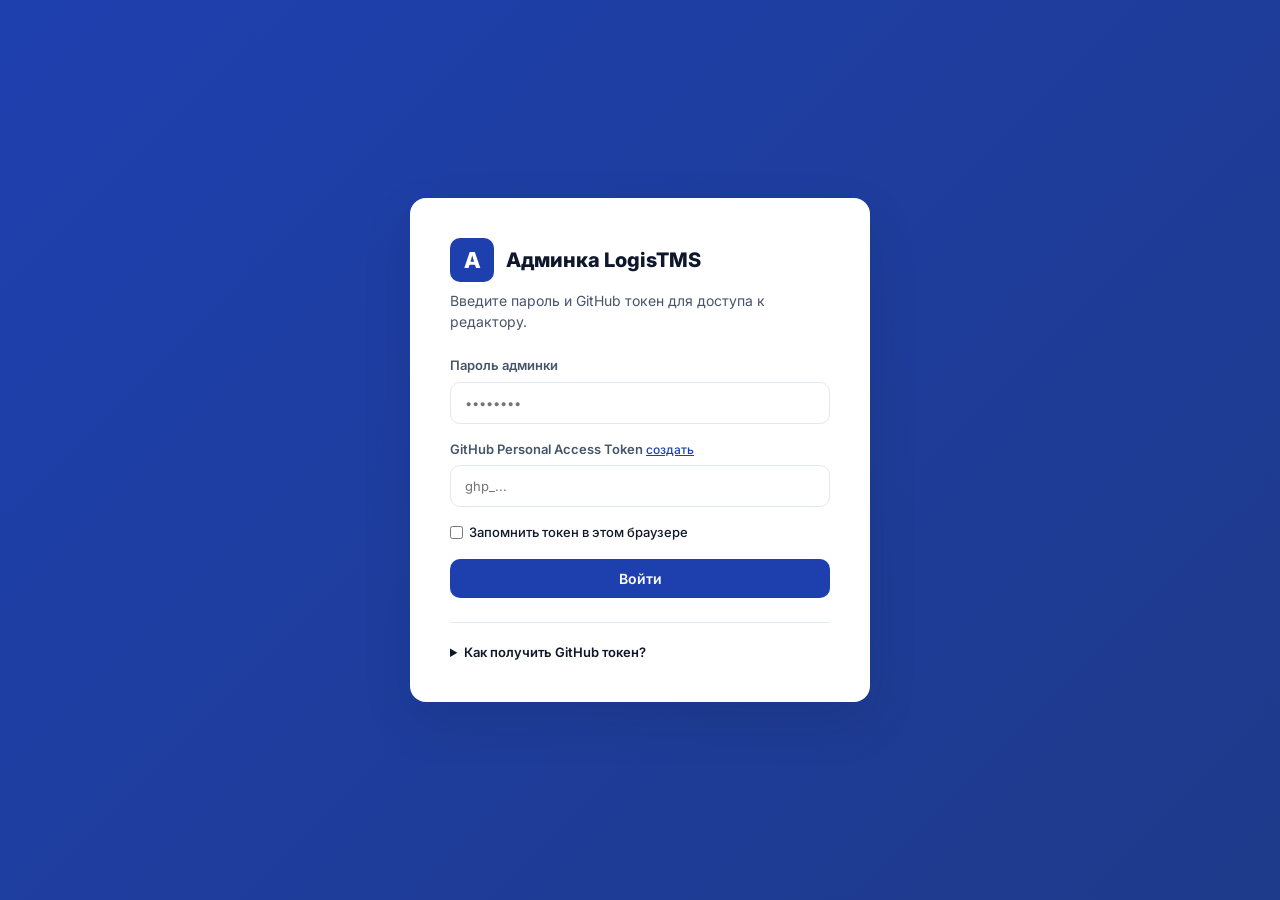
==== admin.html @ 030ee7be "Add visual admin panel with GitHub API content editor - Refactor index.html to render from content.j" ====
<!DOCTYPE html>
<html lang="ru">
<head>
  <meta charset="UTF-8" />
  <meta name="viewport" content="width=device-width, initial-scale=1.0" />
  <title>Админка · LogisTMS</title>
  <meta name="robots" content="noindex,nofollow" />
  <link rel="icon" type="image/svg+xml" href="data:image/svg+xml,%3Csvg xmlns='http://www.w3.org/2000/svg' viewBox='0 0 100 100'%3E%3Crect width='100' height='100' rx='20' fill='%231e40af'/%3E%3Ctext x='50' y='68' text-anchor='middle' font-size='60' font-family='Arial' font-weight='bold' fill='white'%3EA%3C/text%3E%3C/svg%3E" />
  <link href="https://fonts.googleapis.com/css2?family=Inter:wght@400;500;600;700;800&display=swap" rel="stylesheet" />
  <link rel="stylesheet" href="admin.css" />
</head>
<body>

<!-- =========== LOGIN SCREEN =========== -->
<div class="login" id="loginScreen">
  <div class="login__box">
    <div class="login__logo">
      <span class="login__mark">A</span>
      <h1>Админка LogisTMS</h1>
    </div>
    <p class="login__hint">Введите пароль и GitHub токен для доступа к редактору.</p>

    <form id="loginForm" class="login__form">
      <label>
        <span>Пароль админки</span>
        <input type="password" id="loginPassword" required autocomplete="current-password" placeholder="••••••••" />
      </label>

      <label>
        <span>GitHub Personal Access Token <a href="https://github.com/settings/tokens/new?description=LogisTMS%20Admin&scopes=repo" target="_blank" rel="noopener" class="link">создать</a></span>
        <input type="password" id="loginToken" required autocomplete="off" placeholder="ghp_..." />
      </label>

      <label class="check">
        <input type="checkbox" id="loginRemember" />
        <span>Запомнить токен в этом браузере</span>
      </label>

      <button type="submit" class="btn btn--primary">Войти</button>
      <p class="login__error" id="loginError" hidden></p>
    </form>

    <details class="login__help">
      <summary>Как получить GitHub токен?</summary>
      <ol>
        <li>Откройте <a href="https://github.com/settings/tokens/new?description=LogisTMS%20Admin&scopes=repo" target="_blank" rel="noopener">эту ссылку</a></li>
        <li>Установите Expiration — на год или без срока</li>
        <li>В Scopes отметьте только <b>repo</b></li>
        <li>Нажмите Generate token, скопируйте и вставьте сюда</li>
      </ol>
    </details>
  </div>
</div>

<!-- =========== EDITOR =========== -->
<div class="editor" id="editorScreen" hidden>

  <header class="topbar">
    <div class="topbar__left">
      <span class="logo"><span class="logo__mark">A</span><b>LogisTMS</b> Админка</span>
      <span class="badge" id="repoBadge">—</span>
    </div>
    <div class="topbar__right">
      <a href="/" target="_blank" class="topbar__link">↗ Открыть сайт</a>
      <button id="reloadBtn" class="btn btn--ghost btn--sm">↻ Перезагрузить</button>
      <button id="saveBtn" class="btn btn--primary">💾 Сохранить и опубликовать</button>
      <button id="logoutBtn" class="btn btn--ghost btn--sm">Выйти</button>
    </div>
  </header>

  <div class="layout">
    <!-- SIDEBAR: блоки -->
    <aside class="sidebar">
      <h3>Блоки страницы</h3>
      <p class="sidebar__hint">Перетаскивайте, чтобы менять порядок. Тоггл — скрыть/показать на сайте.</p>
      <ul class="block-list" id="blockList"></ul>

      <h3 style="margin-top:24px">Настройки сайта</h3>
      <div id="siteFields" class="site-fields"></div>
    </aside>

    <!-- MAIN: редактор выбранного блока -->
    <main class="main">
      <div id="editorPanel" class="panel">
        <div class="panel__empty">
          <h2>Выберите блок слева</h2>
          <p>Нажмите на блок, чтобы редактировать его содержимое.</p>
        </div>
      </div>
    </main>
  </div>

  <!-- Toast -->
  <div class="toast" id="toast" hidden></div>

</div>

<script src="admin.js"></script>
</body>
</html>
---- admin.css ----
/* ===================== ADMIN STYLES ===================== */
*, *::before, *::after { box-sizing: border-box; }
* { margin: 0; padding: 0; }

:root {
  --primary: #1e40af;
  --primary-dark: #1e3a8a;
  --accent: #10b981;
  --danger: #ef4444;
  --bg: #f8fafc;
  --surface: #ffffff;
  --border: #e2e8f0;
  --text: #0f172a;
  --text-soft: #475569;
  --text-mute: #94a3b8;
  --radius: 10px;
  --shadow: 0 4px 16px rgba(15,23,42,.08);
  --shadow-lg: 0 20px 50px rgba(15,23,42,.12);
}

body {
  font-family: 'Inter', system-ui, sans-serif;
  background: var(--bg);
  color: var(--text);
  font-size: 14px;
  line-height: 1.5;
  min-height: 100vh;
}

button { cursor: pointer; font-family: inherit; border: none; background: none; }
input, select, textarea { font-family: inherit; font-size: inherit; }
a { color: inherit; }

/* ===================== BUTTONS ===================== */
.btn {
  display: inline-flex; align-items: center; justify-content: center; gap: 6px;
  padding: 10px 18px; border-radius: var(--radius);
  font-weight: 600; font-size: 14px;
  border: 1.5px solid transparent;
  transition: .2s;
}
.btn--primary { background: var(--primary); color: #fff; }
.btn--primary:hover { background: var(--primary-dark); }
.btn--primary:disabled { opacity: .5; cursor: not-allowed; }
.btn--ghost { background: transparent; color: var(--text); border-color: var(--border); }
.btn--ghost:hover { border-color: var(--primary); color: var(--primary); }
.btn--danger { background: var(--danger); color: #fff; }
.btn--danger:hover { background: #dc2626; }
.btn--sm { padding: 7px 12px; font-size: 13px; }

/* ===================== LOGIN ===================== */
.login {
  min-height: 100vh;
  display: flex; align-items: center; justify-content: center;
  background: linear-gradient(135deg, #1e40af 0%, #1e3a8a 100%);
  padding: 20px;
}
.login__box {
  background: #fff;
  border-radius: 16px;
  box-shadow: var(--shadow-lg);
  padding: 40px;
  width: 100%; max-width: 460px;
}
.login__logo { display: flex; align-items: center; gap: 12px; margin-bottom: 8px; }
.login__mark {
  width: 44px; height: 44px;
  background: var(--primary); color: #fff; border-radius: 10px;
  display: flex; align-items: center; justify-content: center;
  font-weight: 800; font-size: 22px;
}
.login__logo h1 { font-size: 20px; font-weight: 800; }
.login__hint { color: var(--text-soft); margin-bottom: 24px; }
.login__form { display: flex; flex-direction: column; gap: 16px; }
.login__form label { display: flex; flex-direction: column; gap: 6px; font-size: 13px; font-weight: 600; color: var(--text-soft); }
.login__form input {
  padding: 12px 14px;
  border: 1.5px solid var(--border);
  border-radius: var(--radius);
  background: #fff;
  color: var(--text);
}
.login__form input:focus { outline: none; border-color: var(--primary); box-shadow: 0 0 0 4px rgba(30,64,175,.1); }
.login__form .check { flex-direction: row; align-items: center; font-weight: 500; color: var(--text); }
.login__form .check input { width: auto; }
.login__error { color: var(--danger); font-size: 13px; padding: 10px; background: #fee2e2; border-radius: 8px; }
.link { color: var(--primary); text-decoration: underline; font-size: 12px; font-weight: 500; }
.login__help {
  margin-top: 24px; padding-top: 20px; border-top: 1px solid var(--border);
  font-size: 13px; color: var(--text-soft);
}
.login__help summary { cursor: pointer; font-weight: 600; color: var(--text); }
.login__help ol { margin: 12px 0 0 20px; display: flex; flex-direction: column; gap: 6px; }
.login__help a { color: var(--primary); }

/* ===================== TOPBAR ===================== */
.topbar {
  position: sticky; top: 0; z-index: 50;
  background: #fff;
  border-bottom: 1px solid var(--border);
  display: flex; align-items: center; justify-content: space-between;
  padding: 12px 20px;
  box-shadow: var(--shadow);
}
.topbar__left { display: flex; align-items: center; gap: 16px; }
.topbar__right { display: flex; align-items: center; gap: 10px; }
.logo { display: inline-flex; align-items: center; gap: 8px; font-size: 14px; }
.logo__mark {
  width: 28px; height: 28px;
  background: var(--primary); color: #fff; border-radius: 6px;
  display: flex; align-items: center; justify-content: center;
  font-weight: 800; font-size: 14px;
}
.badge {
  font-size: 12px; padding: 4px 10px; border-radius: 100px;
  background: rgba(30,64,175,.1); color: var(--primary); font-weight: 600;
}
.topbar__link { color: var(--text-soft); font-size: 13px; font-weight: 500; }
.topbar__link:hover { color: var(--primary); }

/* ===================== LAYOUT ===================== */
.layout {
  display: grid;
  grid-template-columns: 320px 1fr;
  min-height: calc(100vh - 60px);
}
.sidebar {
  background: #fff;
  border-right: 1px solid var(--border);
  padding: 22px 16px;
  overflow-y: auto;
  max-height: calc(100vh - 60px);
  position: sticky; top: 60px;
}
.sidebar h3 { font-size: 12px; text-transform: uppercase; letter-spacing: .06em; color: var(--text-mute); margin-bottom: 12px; }
.sidebar__hint { font-size: 12px; color: var(--text-mute); margin-bottom: 14px; }
.block-list { list-style: none; display: flex; flex-direction: column; gap: 6px; }
.block-list li {
  display: flex; align-items: center; justify-content: space-between;
  padding: 10px 12px;
  border-radius: 8px;
  background: var(--bg);
  cursor: pointer;
  transition: .15s;
  user-select: none;
  border: 1.5px solid transparent;
}
.block-list li:hover { background: rgba(30,64,175,.06); }
.block-list li.active { background: rgba(30,64,175,.1); border-color: var(--primary); }
.block-list li.dragging { opacity: .5; }
.block-list .drag { cursor: grab; color: var(--text-mute); margin-right: 6px; }
.block-list .name { flex: 1; font-weight: 500; font-size: 13px; }
.block-list .toggle {
  width: 32px; height: 18px; border-radius: 100px;
  background: var(--border); position: relative; transition: .2s;
}
.block-list .toggle::after {
  content: ''; position: absolute; top: 2px; left: 2px;
  width: 14px; height: 14px; border-radius: 50%;
  background: #fff; transition: .2s;
}
.block-list .toggle.on { background: var(--accent); }
.block-list .toggle.on::after { transform: translateX(14px); }

.site-fields { display: flex; flex-direction: column; gap: 10px; }
.site-fields .fld { display: flex; flex-direction: column; gap: 4px; }
.site-fields .fld label { font-size: 11px; color: var(--text-mute); text-transform: uppercase; letter-spacing: .05em; }
.site-fields .fld input {
  padding: 8px 10px; border: 1.5px solid var(--border); border-radius: 6px;
  background: #fff; font-size: 13px;
}
.site-fields .fld input:focus { outline: none; border-color: var(--primary); }

/* ===================== MAIN PANEL ===================== */
.main { padding: 24px; }
.panel {
  background: #fff;
  border-radius: 14px;
  box-shadow: var(--shadow);
  padding: 28px;
  max-width: 880px;
  margin: 0 auto;
}
.panel__empty { text-align: center; padding: 60px 20px; color: var(--text-soft); }
.panel__empty h2 { font-size: 22px; margin-bottom: 8px; color: var(--text); }
.panel__head {
  display: flex; align-items: center; justify-content: space-between;
  padding-bottom: 18px; margin-bottom: 22px;
  border-bottom: 1px solid var(--border);
}
.panel__head h2 { font-size: 22px; font-weight: 800; }
.panel__head .pill {
  font-size: 11px; padding: 4px 10px; border-radius: 100px;
  background: rgba(30,64,175,.1); color: var(--primary); font-weight: 700;
  text-transform: uppercase; letter-spacing: .04em;
}

/* fields */
.fields { display: flex; flex-direction: column; gap: 18px; }
.field { display: flex; flex-direction: column; gap: 6px; }
.field > label { font-size: 12px; font-weight: 600; color: var(--text-soft); text-transform: uppercase; letter-spacing: .04em; }
.field input[type=text], .field input[type=email], .field input[type=tel],
.field input[type=url], .field textarea, .field select {
  padding: 11px 14px;
  border: 1.5px solid var(--border);
  border-radius: 8px;
  background: #fff;
  font-size: 14px;
  color: var(--text);
  transition: .15s;
  width: 100%;
}
.field textarea { resize: vertical; min-height: 80px; line-height: 1.5; font-family: inherit; }
.field input:focus, .field textarea:focus, .field select:focus {
  outline: none; border-color: var(--primary); box-shadow: 0 0 0 4px rgba(30,64,175,.1);
}
.field .hint { font-size: 12px; color: var(--text-mute); }

.field--row { display: grid; grid-template-columns: 1fr 1fr; gap: 14px; }

/* items list */
.items { display: flex; flex-direction: column; gap: 12px; margin-top: 6px; }
.item-card {
  background: var(--bg);
  border: 1.5px solid var(--border);
  border-radius: 10px;
  padding: 16px;
}
.item-card__head {
  display: flex; align-items: center; justify-content: space-between;
  margin-bottom: 12px;
}
.item-card__head b { font-size: 13px; color: var(--text-soft); }
.item-card__actions { display: flex; gap: 6px; }
.icon-btn {
  width: 28px; height: 28px;
  display: inline-flex; align-items: center; justify-content: center;
  border-radius: 6px; color: var(--text-mute); border: 1px solid var(--border);
  background: #fff; transition: .15s;
  font-size: 14px;
}
.icon-btn:hover { color: var(--primary); border-color: var(--primary); }
.icon-btn--danger:hover { color: var(--danger); border-color: var(--danger); }

.add-item {
  border: 2px dashed var(--border);
  background: transparent;
  padding: 14px;
  border-radius: 10px;
  width: 100%;
  color: var(--text-soft);
  font-weight: 600;
  font-size: 13px;
  transition: .15s;
}
.add-item:hover { border-color: var(--primary); color: var(--primary); background: rgba(30,64,175,.04); }

.bullet-list { display: flex; flex-direction: column; gap: 8px; }
.bullet-row { display: flex; gap: 8px; align-items: center; }
.bullet-row input { flex: 1; }

.metrics-grid { display: grid; grid-template-columns: repeat(3, 1fr); gap: 8px; }

/* ===================== TOAST ===================== */
.toast {
  position: fixed; bottom: 24px; right: 24px;
  background: var(--text); color: #fff;
  padding: 14px 20px; border-radius: 10px;
  box-shadow: var(--shadow-lg);
  font-weight: 500;
  z-index: 1000;
  display: flex; align-items: center; gap: 10px;
  max-width: 400px;
}
.toast--success { background: var(--accent); }
.toast--error { background: var(--danger); }

/* ===================== RESPONSIVE ===================== */
@media (max-width: 900px) {
  .layout { grid-template-columns: 1fr; }
  .sidebar { position: static; max-height: none; }
  .main { padding: 16px; }
  .panel { padding: 20px; }
  .topbar { flex-direction: column; gap: 10px; align-items: stretch; }
  .topbar__right { flex-wrap: wrap; }
  .field--row { grid-template-columns: 1fr; }
}
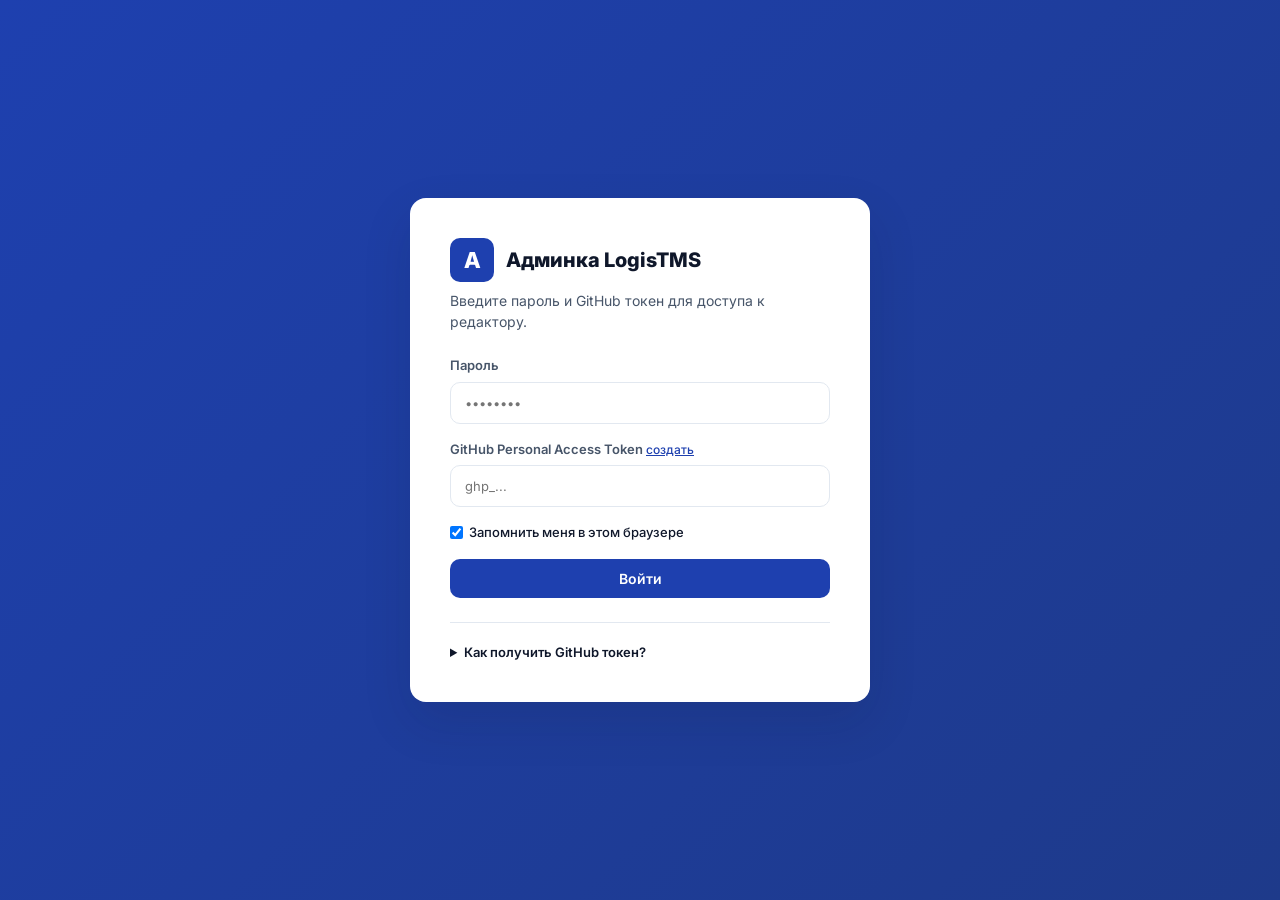
==== commit 273505d9: "Add encrypted-token mode: login by password only - New encrypt.html: utility to encrypt GitHub token" ====
--- a/admin.html
+++ b/admin.html
@@ -22,25 +22,25 @@
 
     <form id="loginForm" class="login__form">
       <label>
-        <span>Пароль админки</span>
+        <span>Пароль</span>
         <input type="password" id="loginPassword" required autocomplete="current-password" placeholder="••••••••" />
       </label>
 
-      <label>
+      <label id="loginTokenLabel">
         <span>GitHub Personal Access Token <a href="https://github.com/settings/tokens/new?description=LogisTMS%20Admin&scopes=repo" target="_blank" rel="noopener" class="link">создать</a></span>
-        <input type="password" id="loginToken" required autocomplete="off" placeholder="ghp_..." />
+        <input type="password" id="loginToken" autocomplete="off" placeholder="ghp_..." />
       </label>
 
       <label class="check">
-        <input type="checkbox" id="loginRemember" />
-        <span>Запомнить токен в этом браузере</span>
+        <input type="checkbox" id="loginRemember" checked />
+        <span>Запомнить меня в этом браузере</span>
       </label>
 
       <button type="submit" class="btn btn--primary">Войти</button>
       <p class="login__error" id="loginError" hidden></p>
     </form>
 
-    <details class="login__help">
+    <details class="login__help" id="loginHelp">
       <summary>Как получить GitHub токен?</summary>
       <ol>
         <li>Откройте <a href="https://github.com/settings/tokens/new?description=LogisTMS%20Admin&scopes=repo" target="_blank" rel="noopener">эту ссылку</a></li>
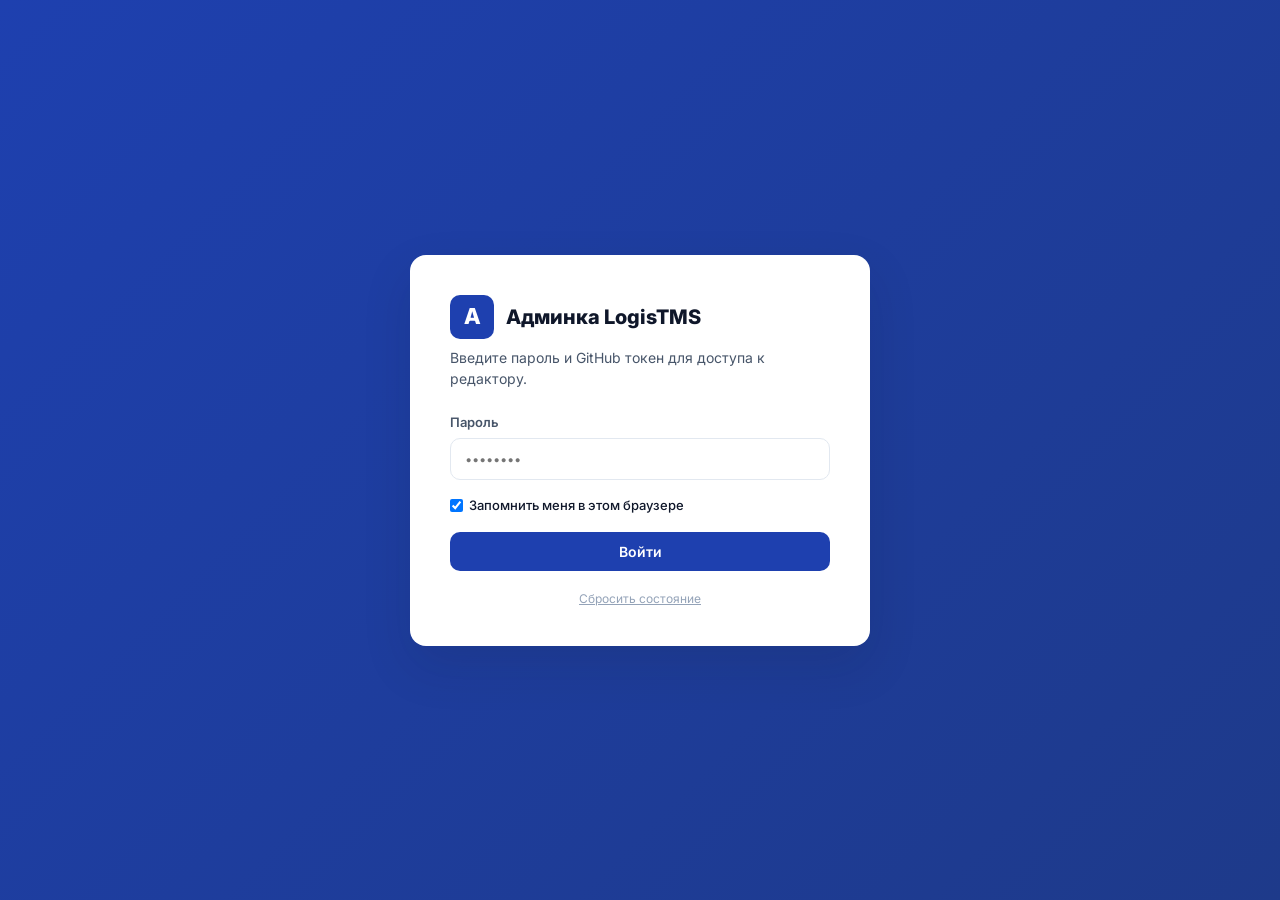
==== commit d72524c0: "Admin: 15s timeout on API + clear errors + reset button" ====
--- a/admin.html
+++ b/admin.html
@@ -38,6 +38,7 @@
 
       <button type="submit" class="btn btn--primary">Войти</button>
       <p class="login__error" id="loginError" hidden></p>
+      <button type="button" id="resetBtn" style="background:none;border:none;color:#94a3b8;font-size:12px;cursor:pointer;text-decoration:underline;margin-top:4px;display:none;">Сбросить состояние</button>
     </form>
 
     <details class="login__help" id="loginHelp">
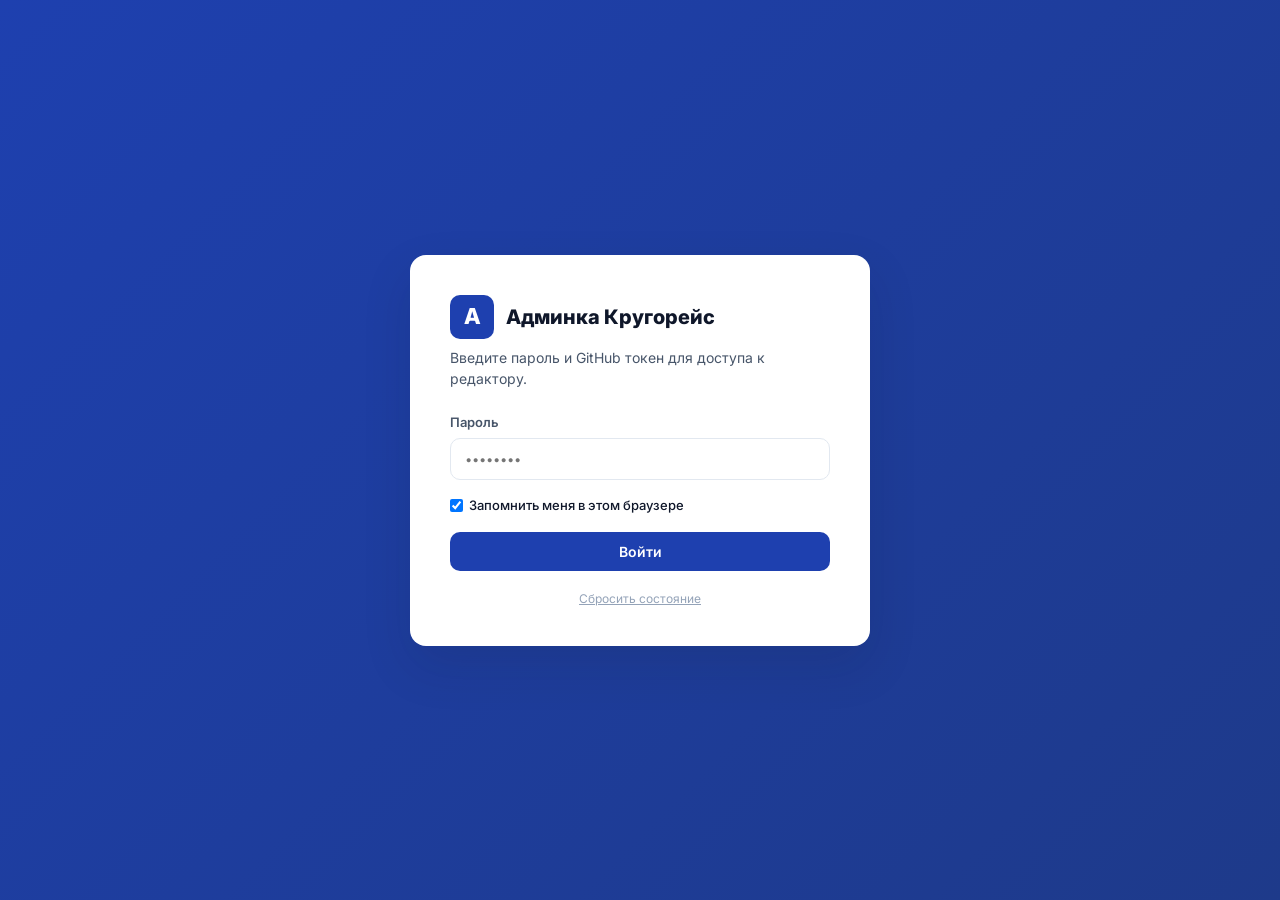
==== commit 51feeb51: "Rename brand: LogisTMS → Кругорейс - Update content.json: site name, logo mark (К), email, telegram," ====
--- a/admin.html
+++ b/admin.html
@@ -3,7 +3,7 @@
 <head>
   <meta charset="UTF-8" />
   <meta name="viewport" content="width=device-width, initial-scale=1.0" />
-  <title>Админка · LogisTMS</title>
+  <title>Админка · Кругорейс</title>
   <meta name="robots" content="noindex,nofollow" />
   <link rel="icon" type="image/svg+xml" href="data:image/svg+xml,%3Csvg xmlns='http://www.w3.org/2000/svg' viewBox='0 0 100 100'%3E%3Crect width='100' height='100' rx='20' fill='%231e40af'/%3E%3Ctext x='50' y='68' text-anchor='middle' font-size='60' font-family='Arial' font-weight='bold' fill='white'%3EA%3C/text%3E%3C/svg%3E" />
   <link href="https://fonts.googleapis.com/css2?family=Inter:wght@400;500;600;700;800&display=swap" rel="stylesheet" />
@@ -16,7 +16,7 @@
   <div class="login__box">
     <div class="login__logo">
       <span class="login__mark">A</span>
-      <h1>Админка LogisTMS</h1>
+      <h1>Админка Кругорейс</h1>
     </div>
     <p class="login__hint">Введите пароль и GitHub токен для доступа к редактору.</p>
 
@@ -27,7 +27,7 @@
       </label>
 
       <label id="loginTokenLabel">
-        <span>GitHub Personal Access Token <a href="https://github.com/settings/tokens/new?description=LogisTMS%20Admin&scopes=repo" target="_blank" rel="noopener" class="link">создать</a></span>
+        <span>GitHub Personal Access Token <a href="https://github.com/settings/tokens/new?description=Кругорейс%20Admin&scopes=repo" target="_blank" rel="noopener" class="link">создать</a></span>
         <input type="password" id="loginToken" autocomplete="off" placeholder="ghp_..." />
       </label>
 
@@ -44,7 +44,7 @@
     <details class="login__help" id="loginHelp">
       <summary>Как получить GitHub токен?</summary>
       <ol>
-        <li>Откройте <a href="https://github.com/settings/tokens/new?description=LogisTMS%20Admin&scopes=repo" target="_blank" rel="noopener">эту ссылку</a></li>
+        <li>Откройте <a href="https://github.com/settings/tokens/new?description=Кругорейс%20Admin&scopes=repo" target="_blank" rel="noopener">эту ссылку</a></li>
         <li>Установите Expiration — на год или без срока</li>
         <li>В Scopes отметьте только <b>repo</b></li>
         <li>Нажмите Generate token, скопируйте и вставьте сюда</li>
@@ -58,34 +58,53 @@
 
   <header class="topbar">
     <div class="topbar__left">
-      <span class="logo"><span class="logo__mark">A</span><b>LogisTMS</b> Админка</span>
+      <span class="logo"><span class="logo__mark">К</span><b>Кругорейс</b> Админка</span>
       <span class="badge" id="repoBadge">—</span>
     </div>
     <div class="topbar__right">
       <a href="/" target="_blank" class="topbar__link">↗ Открыть сайт</a>
       <button id="reloadBtn" class="btn btn--ghost btn--sm">↻ Перезагрузить</button>
-      <button id="saveBtn" class="btn btn--primary">💾 Сохранить и опубликовать</button>
+      <button id="saveBtn" class="btn btn--primary">💾 Сохранить</button>
       <button id="logoutBtn" class="btn btn--ghost btn--sm">Выйти</button>
     </div>
   </header>
 
-  <div class="layout">
+  <div class="layout layout--3col">
     <!-- SIDEBAR: блоки -->
     <aside class="sidebar">
       <h3>Блоки страницы</h3>
-      <p class="sidebar__hint">Перетаскивайте, чтобы менять порядок. Тоггл — скрыть/показать на сайте.</p>
+      <p class="sidebar__hint">Перетащите, чтобы поменять порядок. Тоггл — скрыть на сайте. Клик — редактировать.</p>
       <ul class="block-list" id="blockList"></ul>
 
       <h3 style="margin-top:24px">Настройки сайта</h3>
       <div id="siteFields" class="site-fields"></div>
     </aside>
 
-    <!-- MAIN: редактор выбранного блока -->
+    <!-- CENTER: live preview -->
+    <section class="preview" id="previewPane">
+      <div class="preview__bar">
+        <div class="preview__devices" role="tablist" aria-label="Размер экрана">
+          <button class="preview__device is-active" data-w="" title="Адаптивно">↔ Авто</button>
+          <button class="preview__device" data-w="1280" title="Десктоп">🖥 1280</button>
+          <button class="preview__device" data-w="768" title="Планшет">📱 768</button>
+          <button class="preview__device" data-w="380" title="Телефон">📲 380</button>
+        </div>
+        <div class="preview__bar-right">
+          <span class="preview__hint" id="previewHint">Клик по блоку — открыть в редакторе</span>
+          <button class="btn btn--ghost btn--sm" id="refreshPreviewBtn" title="Обновить превью">↻</button>
+        </div>
+      </div>
+      <div class="preview__frame-wrap">
+        <iframe id="previewFrame" class="preview__frame" title="Live preview"></iframe>
+      </div>
+    </section>
+
+    <!-- RIGHT: редактор выбранного блока -->
     <main class="main">
       <div id="editorPanel" class="panel">
         <div class="panel__empty">
-          <h2>Выберите блок слева</h2>
-          <p>Нажмите на блок, чтобы редактировать его содержимое.</p>
+          <h2>Выберите блок</h2>
+          <p>Кликните блок в превью или в списке слева, чтобы редактировать.</p>
         </div>
       </div>
     </main>
--- a/admin.css
+++ b/admin.css
@@ -124,6 +124,9 @@
   grid-template-columns: 320px 1fr;
   min-height: calc(100vh - 60px);
 }
+.layout--3col {
+  grid-template-columns: 260px minmax(0, 1fr) 420px;
+}
 .sidebar {
   background: #fff;
   border-right: 1px solid var(--border);
@@ -132,6 +135,43 @@
   max-height: calc(100vh - 60px);
   position: sticky; top: 60px;
 }
+
+/* ===================== LIVE PREVIEW ===================== */
+.preview {
+  background: var(--bg);
+  display: flex; flex-direction: column;
+  position: sticky; top: 60px;
+  max-height: calc(100vh - 60px);
+  border-right: 1px solid var(--border);
+}
+.preview__bar {
+  background: #fff;
+  padding: 10px 14px;
+  border-bottom: 1px solid var(--border);
+  display: flex; align-items: center; justify-content: space-between;
+  gap: 12px; flex-wrap: wrap;
+}
+.preview__devices { display: inline-flex; gap: 4px; background: var(--bg); border-radius: 8px; padding: 3px; }
+.preview__device {
+  padding: 6px 11px; border-radius: 6px; font-size: 12px; font-weight: 600;
+  color: var(--text-soft); background: transparent; transition: .15s; border: none;
+}
+.preview__device:hover { color: var(--text); }
+.preview__device.is-active { background: #fff; color: var(--primary); box-shadow: var(--shadow); }
+.preview__bar-right { display: flex; align-items: center; gap: 10px; }
+.preview__hint { font-size: 11px; color: var(--text-mute); }
+.preview__frame-wrap {
+  flex: 1; padding: 14px; overflow: auto;
+  display: flex; justify-content: center; align-items: flex-start;
+  background: #f1f5f9;
+}
+.preview__frame {
+  width: 100%; height: 100%; min-height: 600px;
+  background: #fff; border: 0; border-radius: 6px;
+  box-shadow: var(--shadow);
+  transition: width .25s ease;
+}
+.preview__frame--fixed { flex: 0 0 auto; height: calc(100vh - 130px); }
 .sidebar h3 { font-size: 12px; text-transform: uppercase; letter-spacing: .06em; color: var(--text-mute); margin-bottom: 12px; }
 .sidebar__hint { font-size: 12px; color: var(--text-mute); margin-bottom: 14px; }
 .block-list { list-style: none; display: flex; flex-direction: column; gap: 6px; }
@@ -261,6 +301,32 @@
 
 .metrics-grid { display: grid; grid-template-columns: repeat(3, 1fr); gap: 8px; }
 
+/* ===================== SAVE MODAL ===================== */
+.save-modal { position: fixed; inset: 0; z-index: 200; display: flex; align-items: center; justify-content: center; padding: 20px; }
+.save-modal__backdrop { position: absolute; inset: 0; background: rgba(15,23,42,.6); backdrop-filter: blur(2px); }
+.save-modal__box {
+  position: relative; background: #fff; border-radius: 16px; padding: 36px;
+  max-width: 560px; width: 100%; box-shadow: var(--shadow-lg);
+  max-height: 90vh; overflow-y: auto;
+}
+.save-modal__box h2 { font-size: 22px; font-weight: 800; margin-bottom: 8px; }
+.save-modal__box > p { color: var(--text-soft); margin-bottom: 18px; }
+.save-steps { list-style: none; counter-reset: s; display: flex; flex-direction: column; gap: 18px; margin-bottom: 24px; }
+.save-steps li { counter-increment: s; padding-left: 44px; position: relative; line-height: 1.6; }
+.save-steps li::before {
+  content: counter(s); position: absolute; left: 0; top: 0;
+  width: 30px; height: 30px; border-radius: 50%; background: var(--primary); color: #fff;
+  display: flex; align-items: center; justify-content: center; font-weight: 800; font-size: 14px;
+}
+.save-steps b { display: block; margin-bottom: 6px; }
+.save-steps a.btn { margin-top: 8px; }
+.save-modal__alt { display: flex; gap: 10px; padding-top: 18px; border-top: 1px solid var(--border); }
+.save-modal__close {
+  display: block; margin: 18px auto 0; padding: 8px 16px;
+  color: var(--text-mute); font-size: 13px; font-weight: 500;
+}
+.save-modal__close:hover { color: var(--text); }
+
 /* ===================== TOAST ===================== */
 .toast {
   position: fixed; bottom: 24px; right: 24px;
@@ -276,8 +342,15 @@
 .toast--error { background: var(--danger); }
 
 /* ===================== RESPONSIVE ===================== */
+@media (max-width: 1400px) {
+  .layout--3col { grid-template-columns: 240px minmax(0, 1fr) 380px; }
+}
+@media (max-width: 1200px) {
+  .layout--3col { grid-template-columns: 220px minmax(0, 1fr); }
+  .preview { display: none; }
+}
 @media (max-width: 900px) {
-  .layout { grid-template-columns: 1fr; }
+  .layout, .layout--3col { grid-template-columns: 1fr; }
   .sidebar { position: static; max-height: none; }
   .main { padding: 16px; }
   .panel { padding: 20px; }
